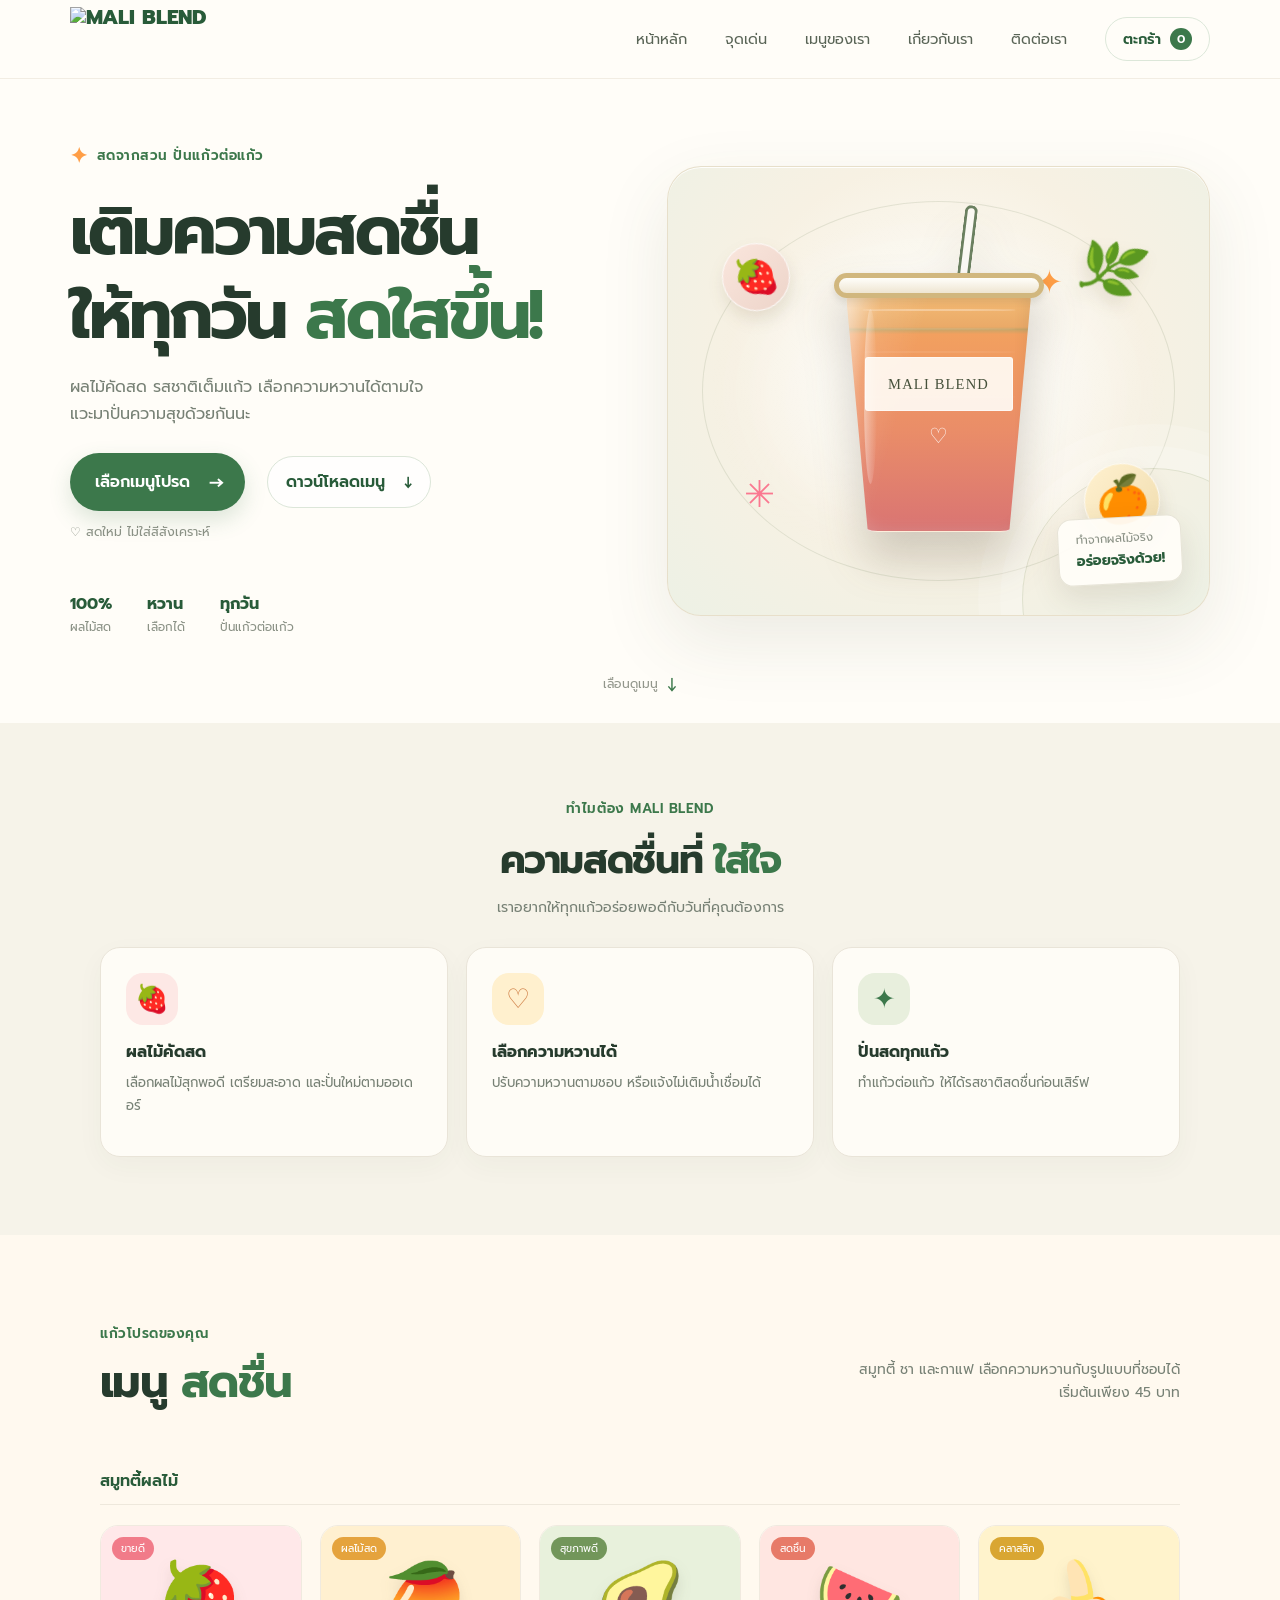
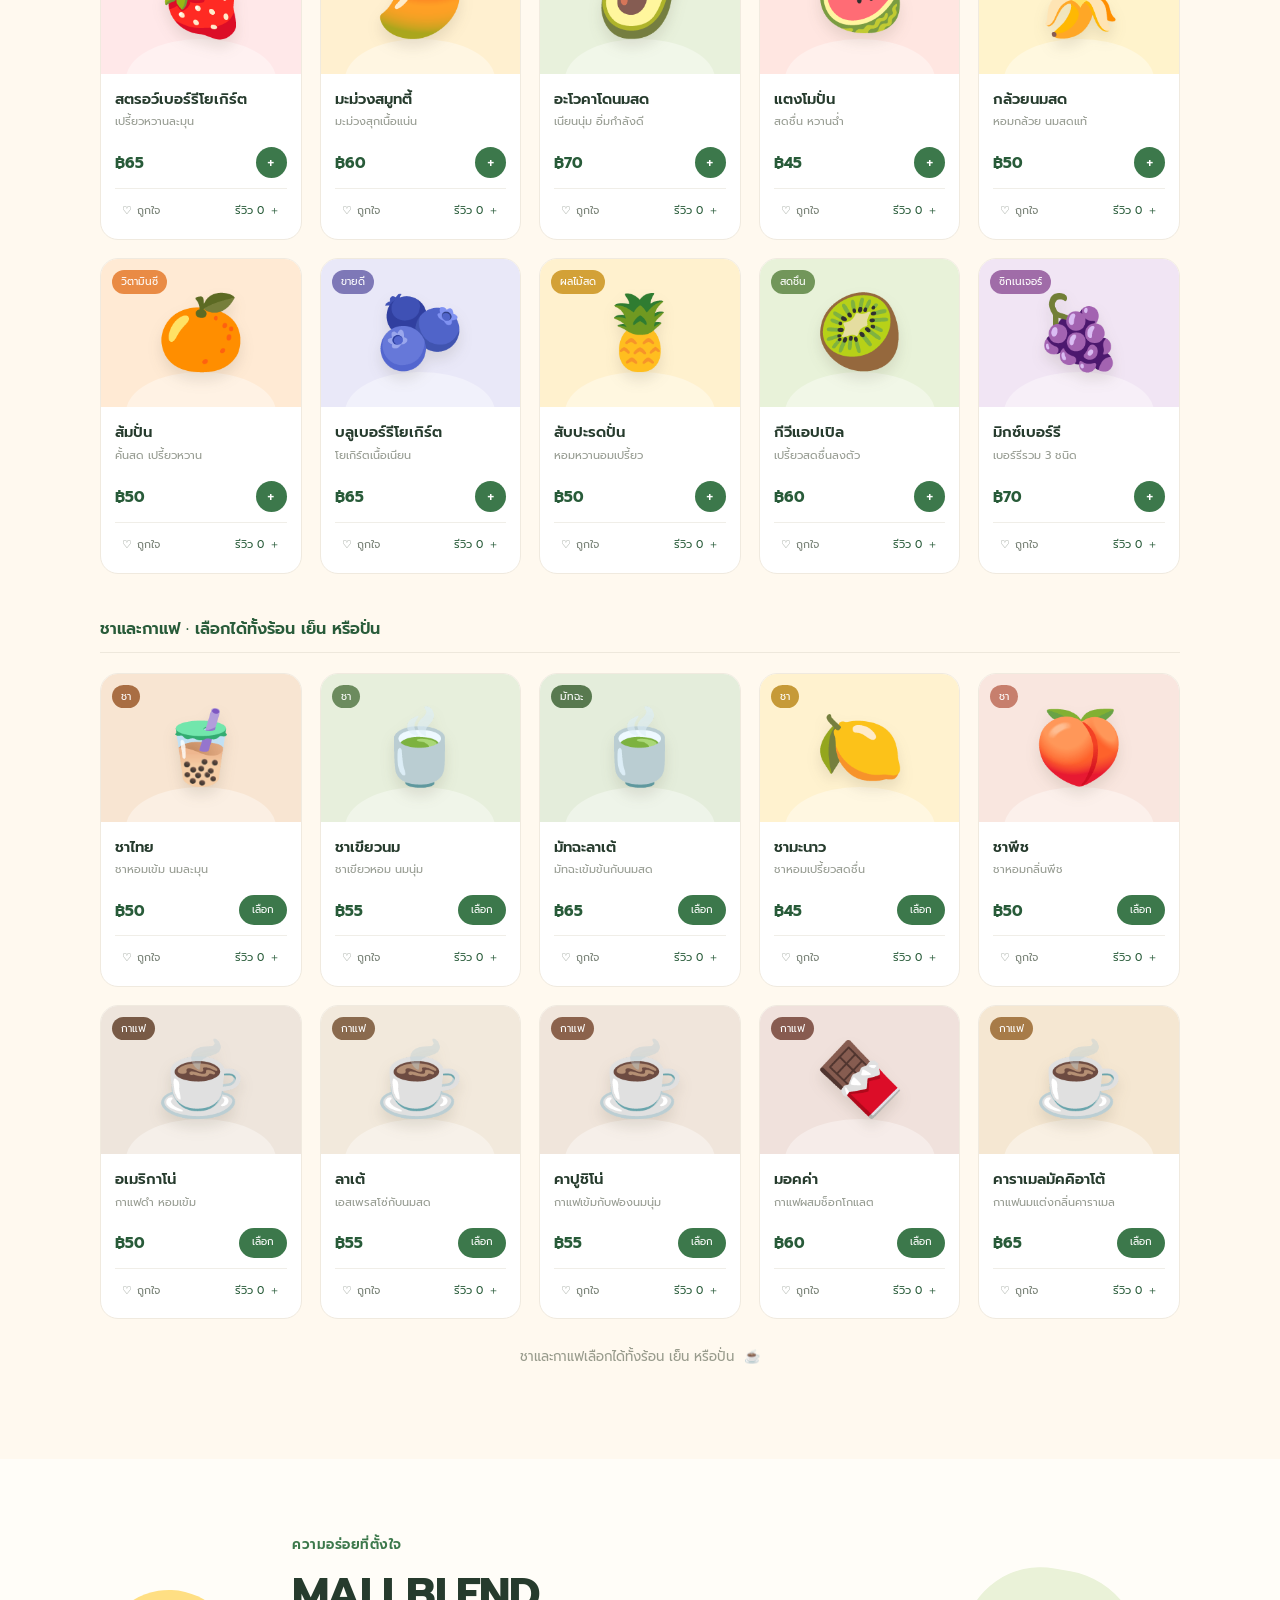
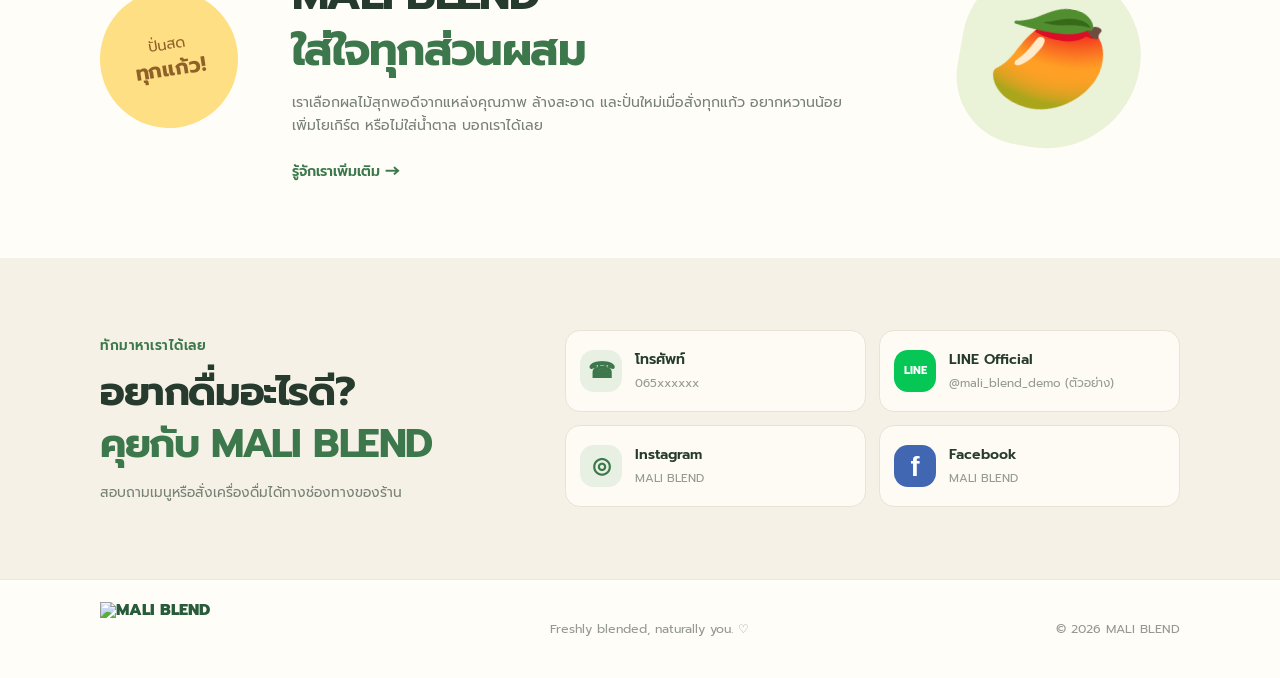
==== index.html @ c7288735 "Startup Startup" ====
<!DOCTYPE html>
<html lang="th">
<head>
    <meta charset="UTF-8">
    <meta name="viewport" content="width=device-width, initial-scale=1.0">
    <meta name="theme-color" content="#fff9ef">
    <meta name="description" content="MALI BLEND — freshly blended, naturally you. สมูทตี้และน้ำผลไม้ปั่นจากวัตถุดิบธรรมชาติ">
    <title>MALI BLEND — Freshly blended, naturally you.</title>
    <link rel="preconnect" href="https://fonts.googleapis.com">
    <link rel="preconnect" href="https://fonts.gstatic.com" crossorigin>
    <link href="https://fonts.googleapis.com/css2?family=Prompt:wght@300;400;500;600;700;800&display=swap" rel="stylesheet">
    <link href="../style.css" rel="stylesheet">
</head>
<body>
    <header class="site-header">
        <nav class="nav-wrap" aria-label="เมนูหลัก">
            <a class="brand" href="#home" aria-label="MALI BLEND หน้าหลัก"><img class="brand-logo" src="../images/mali-blend-wordmark.png" alt="MALI BLEND"></a>
            <button class="menu-toggle" type="button" aria-label="เปิดเมนู" aria-expanded="false">☰</button>
            <div class="nav-links" id="navLinks">
                <a href="#home">หน้าหลัก</a><a href="#features">จุดเด่น</a><a href="#menu">เมนูของเรา</a><a href="about.html">เกี่ยวกับเรา</a><a href="#contact">ติดต่อเรา</a>
                <button class="cart-button" id="cartButton" type="button" aria-label="เปิดตะกร้าสินค้า">ตะกร้า <span class="cart-count" aria-live="polite">0</span></button>
            </div>
        </nav>
    </header>
    <main>
        <section class="hero" id="home">
            <div class="hero-copy">
                <span class="eyebrow"><span class="sun">✦</span> สดจากสวน ปั่นแก้วต่อแก้ว</span>
                <h1>เติมความสดชื่น<br>ให้ทุกวัน <em>สดใสขึ้น!</em></h1>
                <p>ผลไม้คัดสด รสชาติเต็มแก้ว เลือกความหวานได้ตามใจ<br class="desktop-only"> แวะมาปั่นความสุขด้วยกันนะ</p>
                <div class="hero-actions"><a class="button button-primary" href="#menu">เลือกเมนูโปรด <span>→</span></a><a class="button button-download" href="../menu-mali-blend.txt" download>ดาวน์โหลดเมนู <span>↓</span></a></div>
                <span class="hero-note">♡ สดใหม่ ไม่ใส่สีสังเคราะห์</span>
                <div class="hero-stats"><div><strong>100%</strong><span>ผลไม้สด</span></div><div><strong>หวาน</strong><span>เลือกได้</span></div><div><strong>ทุกวัน</strong><span>ปั่นแก้วต่อแก้ว</span></div></div>
            </div>
            <div class="hero-art" aria-label="ภาพประกอบสมูทตี้ผลไม้สด" role="img">
                <span class="art-spark spark-one">✦</span><span class="art-spark spark-two">✳</span>
                <div class="fruit fruit-orange">🍊</div><div class="fruit fruit-strawberry">🍓</div><div class="fruit fruit-leaf">🌿</div>
                <div class="smoothie-cup"><div class="cup-straw"></div><div class="cup-lid"></div><div class="cup-body"><span>MALI BLEND</span><b>♡</b></div></div>
                <div class="art-caption">ทำจากผลไม้จริง <b>อร่อยจริงด้วย!</b></div>
            </div>
            <a class="scroll-cue" href="#menu">เลื่อนดูเมนู <span>↓</span></a>
        </section>
        <section class="features-section" id="features">
            <div class="features-heading"><span class="eyebrow">ทำไมต้อง MALI BLEND</span><h2>ความสดชื่นที่ <em>ใส่ใจ</em></h2><p>เราอยากให้ทุกแก้วอร่อยพอดีกับวันที่คุณต้องการ</p></div>
            <div class="features-grid">
                <article class="feature-card"><span class="feature-icon feature-fruit" aria-hidden="true">🍓</span><h3>ผลไม้คัดสด</h3><p>เลือกผลไม้สุกพอดี เตรียมสะอาด และปั่นใหม่ตามออเดอร์</p></article>
                <article class="feature-card"><span class="feature-icon feature-sweet" aria-hidden="true">♡</span><h3>เลือกความหวานได้</h3><p>ปรับความหวานตามชอบ หรือแจ้งไม่เติมน้ำเชื่อมได้</p></article>
                <article class="feature-card"><span class="feature-icon feature-fresh" aria-hidden="true">✦</span><h3>ปั่นสดทุกแก้ว</h3><p>ทำแก้วต่อแก้ว ให้ได้รสชาติสดชื่นก่อนเสิร์ฟ</p></article>
            </div>
        </section>
        <section class="menu-section" id="menu">
            <div class="section-heading"><div><span class="eyebrow">แก้วโปรดของคุณ</span><h2>เมนู <em>สดชื่น</em></h2></div><p>สมูทตี้ ชา และกาแฟ เลือกความหวานกับรูปแบบที่ชอบได้<br>เริ่มต้นเพียง 45 บาท</p></div>
            <div class="menu-grid" id="menuGrid" aria-live="polite"></div>
            <p class="menu-hint">ชาและกาแฟเลือกได้ทั้งร้อน เย็น หรือปั่น <span>☕</span></p>
        </section>
        <section class="about-section" id="about">
            <div class="about-sticker">ปั่นสด<br><strong>ทุกแก้ว!</strong></div>
            <div><span class="eyebrow">ความอร่อยที่ตั้งใจ</span><h2>MALI BLEND<br><em>ใส่ใจทุกส่วนผสม</em></h2><p>เราเลือกผลไม้สุกพอดีจากแหล่งคุณภาพ ล้างสะอาด และปั่นใหม่เมื่อสั่งทุกแก้ว อยากหวานน้อย เพิ่มโยเกิร์ต หรือไม่ใส่น้ำตาล บอกเราได้เลย</p><a class="text-link" href="about.html">รู้จักเราเพิ่มเติม <span>→</span></a></div>
            <div class="about-fruit" aria-hidden="true">🥭</div>
        </section>
        <section class="contact-section" id="contact">
            <div class="contact-intro"><span class="eyebrow">ทักมาหาเราได้เลย</span><h2>อยากดื่มอะไรดี?<br><em>คุยกับ MALI BLEND</em></h2><p>สอบถามเมนูหรือสั่งเครื่องดื่มได้ทางช่องทางของร้าน</p></div>
            <div class="contact-grid">
                <article class="contact-card"><span class="contact-icon">☎</span><div><h3>โทรศัพท์</h3><p>065xxxxxx</p></div></article>
                <article class="contact-card"><span class="contact-icon line-icon">LINE</span><div><h3>LINE Official</h3><p>@mali_blend_demo (ตัวอย่าง)</p></div></article>
                <article class="contact-card"><span class="contact-icon">◎</span><div><h3>Instagram</h3><p>MALI BLEND</p></div></article>
                <article class="contact-card"><span class="contact-icon facebook-icon">f</span><div><h3>Facebook</h3><p>MALI BLEND</p></div></article>
            </div>
        </section>
    </main>
    <footer class="footer"><a class="brand" href="#home" aria-label="MALI BLEND หน้าหลัก"><img class="brand-logo" src="../images/mali-blend-wordmark.png" alt="MALI BLEND"></a><p>Freshly blended, naturally you. ♡</p><span>© 2026 MALI BLEND</span></footer>
    <dialog class="menu-dialog" id="menuDialog" aria-labelledby="dialogTitle">
        <article class="dialog-card">
            <button class="dialog-close" type="button" aria-label="ปิดรายละเอียด">×</button>
            <div class="dialog-top"><span id="dialogEmoji" aria-hidden="true">🍓</span></div>
            <div class="dialog-content">
                <div class="dialog-heading"><span>รายละเอียดเมนู</span><strong id="dialogPrice"></strong></div>
                <h2 id="dialogTitle">เมนู</h2><p id="dialogDescription" class="dialog-description"></p>
                <div class="dialog-details">
                    <section><h3>ส่วนประกอบ</h3><ul id="dialogIngredients"></ul></section>
                    <section><h3>จุดเด่นของวัตถุดิบ</h3><ul id="dialogBenefits"></ul></section>
                </div>
                <div class="drink-options" id="drinkOptions" hidden>
                    <label for="drinkStyle">เลือกรูปแบบเครื่องดื่ม</label>
                    <select id="drinkStyle"><option value="เย็น">เย็น</option></select>
                </div>
                <div class="sweetness-options">
                    <label for="sweetnessLevel">เลือกระดับความหวาน</label>
                    <select id="sweetnessLevel"><option value="0">หวาน 0%</option><option value="25">หวาน 25%</option><option value="50" selected>หวาน 50%</option><option value="75">หวาน 75%</option><option value="100">หวาน 100%</option></select>
                    <p class="sweetness-hint" id="sweetnessHint" hidden>สมูทตี้ผลไม้เลือกระดับความหวานได้ตั้งแต่ 25%</p>
                </div>
                <div class="quantity-options">
                    <label for="drinkQuantity">จำนวนแก้ว</label>
                    <input id="drinkQuantity" type="number" min="1" max="20" value="1" inputmode="numeric">
                </div>
                <details class="topping-options"><summary>เพิ่มท็อปปิ้ง <span>เลือกได้หลายอย่าง · เริ่มต้น ฿5</span></summary><fieldset id="toppingOptionsList" aria-label="เลือกท็อปปิ้ง"></fieldset></details>
                <button class="button button-primary add-selected-button" id="addSelectedToCart" type="button">เพิ่มลงตะกร้า <span>＋</span></button>
                <p class="dialog-note">เลือกท็อปปิ้งได้หลายอย่าง โดยคิดราคาเพิ่มต่อแก้วตามรายการ</p>
            </div>
        </article>
    </dialog>
    <dialog class="menu-dialog cart-dialog" id="cartDialog" aria-labelledby="cartTitle">
        <article class="dialog-card cart-card">
            <button class="dialog-close" type="button" aria-label="ปิดตะกร้า">×</button>
            <div class="cart-content">
                <span class="eyebrow">MALI BLEND</span>
                <h2 id="cartTitle">ตะกร้าของคุณ</h2>
                <div class="cart-items" id="cartItemsList"></div>
                <div class="cart-total"><span>รวมทั้งหมด</span><strong id="cartTotal">฿0</strong></div>
                <button class="button button-primary cart-continue" id="continueShopping" type="button">เลือกเมนูต่อ <span>→</span></button>
                <button class="button button-order-later" id="placeOrderWithoutPayment" type="button">สั่งก่อน ชำระทีหลัง <span>→</span></button>
                <button class="button button-primary cart-checkout" id="openCheckout" type="button">ชำระด้วย PromptPay <span>→</span></button>
            </div>
        </article>
    </dialog>
    <dialog class="menu-dialog order-dialog" id="orderDialog" aria-labelledby="orderTitle">
        <article class="dialog-card order-card">
            <button class="dialog-close" type="button" aria-label="ปิดหน้ายืนยันออเดอร์">×</button>
            <div class="order-content">
                <section id="orderFormPanel">
                    <span class="eyebrow">MALI BLEND · ORDER</span>
                    <h2 id="orderTitle">ยืนยันคำสั่งซื้อ</h2>
                    <p class="order-intro">สั่งได้เลยโดยยังไม่ต้องชำระเงิน</p>
                    <form class="payment-form order-form" id="orderForm">
                        <label>ชื่อผู้สั่ง<input name="customer" required maxlength="60" autocomplete="name" placeholder="ชื่อ-นามสกุล"></label>
                        <label>เบอร์ติดต่อ<input name="phone" required inputmode="tel" maxlength="20" autocomplete="tel" placeholder="เบอร์โทรศัพท์"></label>
                        <button class="button button-primary payment-copy" type="submit">ส่งคำสั่งซื้อ <span>→</span></button>
                    </form>
                    <p class="order-prototype-note">ส่งออเดอร์แล้ว ร้านจะเห็นในหน้ารายการออเดอร์เมื่อเปิดระบบร้านอยู่</p>
                </section>
                <section id="orderSuccessPanel" hidden>
                    <span class="order-success-mark" aria-hidden="true">✓</span>
                    <h2>รับคำสั่งซื้อแล้ว</h2>
                    <p>หมายเลขออเดอร์ <strong id="orderNumber"></strong></p>
                    <p id="orderCustomerSummary" class="order-customer-summary"></p>
                    <ul id="confirmedOrderItems" class="confirmed-order-items"></ul>
                    <div class="cart-total"><span>รวมทั้งหมด</span><strong id="confirmedOrderTotal"></strong></div>
                    <p class="order-prototype-note">บันทึกออเดอร์ถึงระบบร้านแล้ว ร้านสามารถตรวจสอบและอัปเดตสถานะได้</p>
                    <button class="button button-primary add-selected-button" id="closeOrderConfirmation" type="button">เรียบร้อย <span>✓</span></button>
                </section>
            </div>
        </article>
    </dialog>
    <dialog class="menu-dialog payment-dialog" id="paymentDialog" aria-labelledby="paymentTitle">
        <article class="dialog-card payment-card">
            <button class="dialog-close" type="button" aria-label="ปิดหน้าชำระเงิน">×</button>
            <div class="payment-content">
                <span class="eyebrow">MALI BLEND · PROMPTPAY</span>
                <h2 id="paymentTitle">ชำระเงินด้วย QR</h2>
                <div class="payment-total"><span>ยอดที่ต้องโอน</span><strong id="paymentTotal">฿0</strong></div>
                <div class="payment-layout">
                    <img class="payment-qr" src="../images/promptpay-qr.jpg" alt="QR PromptPay สำหรับโอนเงินให้ร้าน MALI BLEND">
                    <div class="payment-instructions"><strong>วิธีชำระเงิน</strong><ol><li>สแกน QR ด้วยแอปธนาคาร</li><li>กรอกยอดให้ตรงกับยอดที่ต้องโอน</li><li>ตรวจชื่อบัญชีก่อนยืนยันการโอน</li></ol><p>QR นี้เป็น QR คงที่ กรุณากรอกยอดเองและตรวจสอบยอดก่อนโอน</p></div>
                </div>
                <form class="payment-form" id="paymentForm">
                    <label>ชื่อผู้สั่ง<input name="customer" required maxlength="60" autocomplete="name" placeholder="ชื่อ-นามสกุล"></label>
                    <label>เบอร์ติดต่อ<input name="phone" required inputmode="tel" maxlength="20" autocomplete="tel" placeholder="เบอร์โทรศัพท์"></label>
                    <button class="button button-primary payment-copy" type="submit">คัดลอกรายการเพื่อแจ้งร้าน <span>↗</span></button>
                </form>
                <div class="button line-order-link line-order-placeholder">LINE ID ตัวอย่าง: @mali_blend_demo</div>
                <textarea class="payment-copy-fallback" id="paymentOrderText" readonly hidden aria-label="รายละเอียดออเดอร์สำหรับคัดลอก"></textarea>
                <p class="payment-note" id="paymentNote">ID LINE นี้เป็นข้อมูลตัวอย่าง ยังไม่สามารถเปิดแชตได้ เมื่อใส่ ID ร้านจริงแล้ว ลูกค้าจะส่งรายการให้ร้านตรวจสอบยอดและยืนยันออเดอร์ได้</p>
            </div>
        </article>
    </dialog>
    <div class="toast" role="status" aria-live="polite"></div>
    <script src="../scrip.js"></script>
</body>
</html>
---- style.css ----
:root {
    --cream: #fff9ef;
    --paper: #fffdf8;
    --ink: #263b2d;
    --muted: #778175;
    --green: #3c784b;
    --green-dark: #285b39;
    --orange: #ff9e46;
    --pink: #fa7890;
    --line: #eee8dc;
}

* { box-sizing: border-box; }
html { scroll-behavior: smooth; scroll-padding-top: 88px; }
body { margin: 0; color: var(--ink); background: var(--paper); font-family: "Prompt", sans-serif; line-height: 1.65; }
a { color: inherit; text-decoration: none; }
button { font: inherit; }
.site-header { position: sticky; top: 0; z-index: 10; background: rgba(255,253,248,.92); border-bottom: 1px solid rgba(238,232,220,.75); backdrop-filter: blur(14px); }
.nav-wrap { width: min(1140px, calc(100% - 48px)); height: 78px; margin: auto; display: flex; align-items: center; justify-content: space-between; }
.brand { display: inline-flex; align-items: center; gap: 10px; font-weight: 800; font-size: 1.28rem; line-height: 1.1; color: var(--green-dark); }
.brand-logo { display: block; width: 166px; height: 64px; object-fit: contain; object-position: center; }
.brand-mark { display: grid; place-items: center; width: 42px; height: 42px; color: white; background: var(--green); border-radius: 15px 15px 15px 5px; font-size: 1.15rem; }
.brand-dot { color: var(--orange); }
.brand small { display: block; margin-top: 4px; color: #90968a; font-size: .63rem; font-weight: 400; letter-spacing: .02em; }
.nav-links { display: flex; align-items: center; gap: 38px; color: #596456; font-size: .91rem; }
.nav-links > a:not(.cart-button):hover, .text-link:hover { color: var(--green); }
.cart-button { display: flex; align-items: center; gap: 9px; padding: 9px 17px; border: 1px solid #dce7d9; border-radius: 999px; background: transparent; color: var(--green-dark); cursor: pointer; font-weight: 600; }
.cart-count { display: grid; place-items: center; min-width: 22px; height: 22px; padding: 0 5px; color: white; background: var(--green); border-radius: 50%; font-size: .76rem; }
.menu-toggle { display: none; border: 0; background: transparent; color: var(--green-dark); font-size: 1.5rem; }

.hero { position: relative; display: grid; grid-template-columns: 1.03fr .97fr; align-items: center; width: min(1140px, calc(100% - 48px)); min-height: 625px; margin: 0 auto; padding: 60px 0 80px; }
.hero-copy { position: relative; z-index: 1; padding-bottom: 6px; }
.eyebrow { display: inline-flex; align-items: center; gap: 8px; color: var(--green); font-size: .84rem; font-weight: 600; letter-spacing: .04em; }
.sun { color: var(--orange); font-size: 1.3rem; }
h1, h2, p { margin-top: 0; }
h1 { margin: 17px 0 17px; font-size: clamp(2.65rem, 5.3vw, 4.55rem); line-height: 1.23; font-weight: 700; letter-spacing: -.045em; }
h1 em, h2 em { color: var(--green); font-style: normal; }
.hero-copy > p { margin-bottom: 26px; color: var(--muted); font-size: 1rem; }
.hero-actions { display: flex; align-items: center; gap: 22px; }
.button { display: inline-flex; align-items: center; gap: 19px; border-radius: 999px; font-weight: 600; }
.button-primary { padding: 13px 21px 13px 25px; color: white; background: var(--green); box-shadow: 0 9px 22px rgba(60,120,75,.18); transition: transform .2s, background .2s; }
.button-primary:hover { color: white; background: var(--green-dark); transform: translateY(-2px); }
.button-primary span, .text-link span { font-size: 1.2rem; }
.button-download { padding: 12px 18px; border: 1px solid #dce6d9; background: rgba(255,255,255,.7); color: var(--green-dark); transition: background .2s, transform .2s; }
.button-download:hover { background: white; transform: translateY(-2px); }
.hero-note { color: #8a9185; font-size: .78rem; }
.hero-copy > .hero-note { display: block; margin-top: 11px; }
.hero-stats { display: flex; gap: 35px; margin-top: 49px; }
.hero-stats div { display: flex; flex-direction: column; }
.hero-stats strong { color: var(--green-dark); font-size: 1rem; }
.hero-stats span { color: #8a9185; font-size: .74rem; }
.hero-art { position: relative; display: grid; place-items: center; min-height: 450px; margin-left: 10px; overflow: hidden; border: 1px solid rgba(229,219,197,.8); border-radius: 34px; background: radial-gradient(ellipse at 50% 42%, #fffefa 0%, #f7f1e3 53%, #edf1e5 100%); box-shadow: 0 25px 70px rgba(65,78,51,.10), inset 0 1px 0 rgba(255,255,255,.9); }
.hero-art::before { position: absolute; inset: 34px; border: 1px solid rgba(100,124,83,.15); border-radius: 50%; background: radial-gradient(ellipse at center, rgba(255,255,255,.65), transparent 68%); content: ""; }
.hero-art::after { position: absolute; right: -75px; bottom: -115px; width: 260px; height: 260px; border: 1px solid rgba(118,144,96,.16); border-radius: 50%; box-shadow: 0 0 0 22px rgba(255,255,255,.15), 0 0 0 44px rgba(255,255,255,.13); content: ""; }
.smoothie-cup { position: relative; z-index: 2; width: 210px; height: 292px; margin-top: 28px; filter: drop-shadow(0 27px 22px rgba(76,66,45,.23)); }
.cup-straw { position: absolute; z-index: 1; top: -54px; left: 126px; width: 13px; height: 91px; border: 3px solid #6b8060; border-bottom: 0; border-radius: 9px 9px 0 0; background: rgba(255,255,255,.48); transform: rotate(7deg); }
.cup-lid { position: absolute; z-index: 3; top: 14px; left: 0; width: 210px; height: 25px; border: 5px solid #d1b77e; border-radius: 14px; background: linear-gradient(180deg,#fffefa,#eee5d1); box-shadow: 0 4px 7px rgba(66,65,45,.12); }
.cup-body { position: absolute; top: 31px; left: 12px; display: flex; flex-direction: column; align-items: center; justify-content: center; width: 186px; height: 242px; overflow: hidden; clip-path: polygon(0 0,100% 0,88% 100%,12% 100%); border: 1px solid rgba(255,255,255,.72); border-radius: 10px 10px 32px 32px; background: linear-gradient(105deg,rgba(255,255,255,.54) 0%,rgba(255,255,255,.10) 15%,transparent 34%), linear-gradient(180deg,#f6bd76 0%,#eaaa68 15%,#c9a568 16%,#f2a05f 18%,#ea8d68 58%,#d97473 100%); color: rgba(255,255,255,.96); box-shadow: inset 9px 0 15px rgba(255,255,255,.18), inset -7px 0 11px rgba(98,66,45,.08); }
.cup-body::before { position: absolute; inset: 18px 15px auto; height: 2px; border-radius: 50%; background: rgba(255,255,255,.3); box-shadow: 0 19px rgba(255,255,255,.08), 0 42px rgba(255,255,255,.08), 0 87px rgba(255,255,255,.07); content: ""; }
.cup-body::after { position: absolute; top: 18px; left: 17px; width: 13px; height: 175px; border-radius: 50%; background: linear-gradient(90deg,rgba(255,255,255,.4),rgba(255,255,255,0)); content: ""; }
.cup-body span { position: relative; z-index: 1; display: grid; place-items: center; width: 148px; height: 54px; margin-top: -12px; border: 1px solid rgba(255,255,255,.48); border-radius: 3px; background: rgba(255,253,248,.90); color: #46513b; font-family: Georgia,serif; font-size: .91rem; letter-spacing: .08em; }
.cup-body b { position: relative; z-index: 1; margin-top: 8px; color: rgba(255,255,255,.92); font-size: 1.3rem; font-weight: 400; }
.fruit { position: absolute; z-index: 3; display: grid; place-items: center; filter: drop-shadow(0 9px 8px rgba(94,67,28,.12)); }
.fruit-orange { right: 9%; bottom: 17%; width: 76px; height: 76px; border: 1px solid rgba(255,255,255,.8); border-radius: 50%; background: linear-gradient(145deg,#fff1cf,#f0dcae); font-size: 2.7rem; transform: rotate(-15deg); }
.fruit-strawberry { top: 17%; left: 10%; width: 68px; height: 68px; border: 1px solid rgba(255,255,255,.8); border-radius: 50%; background: linear-gradient(145deg,#fae6dd,#edd4c9); font-size: 2.3rem; transform: rotate(-12deg); }
.fruit-leaf { right: 12%; top: 13%; font-size: 3.3rem; transform: rotate(22deg); }
.art-spark { position: absolute; color: var(--orange); }
.spark-one { top: 20%; right: 27%; font-size: 2rem; }
.spark-two { bottom: 20%; left: 14%; color: var(--pink); font-size: 2.3rem; }
.art-caption { position: absolute; z-index: 4; right: 5%; bottom: 7%; display: flex; flex-direction: column; padding: 11px 17px; border: 1px solid rgba(229,226,212,.9); border-radius: 14px; background: rgba(255,253,248,.94); box-shadow: 0 12px 30px rgba(83,68,39,.12); color: #8a9185; font-size: .73rem; transform: rotate(-3deg); }
.art-caption b { color: var(--green-dark); font-size: .88rem; }
.scroll-cue { position: absolute; bottom: 23px; left: 50%; display: flex; align-items: center; gap: 9px; color: #92968b; font-size: .77rem; transform: translateX(-50%); }
.scroll-cue span { color: var(--green); font-size: 1.2rem; }

.features-section { padding: 72px 24px 78px; background: #f6f3e9; }
.features-heading { width: min(1080px, 100%); margin: 0 auto 28px; text-align: center; }
.features-heading h2 { margin: 6px 0 4px; font-size: clamp(1.8rem, 3.4vw, 2.45rem); letter-spacing: -.035em; }
.features-heading p { margin: 0; color: var(--muted); font-size: .88rem; }
.features-grid { display: grid; grid-template-columns: repeat(3, minmax(0,1fr)); gap: 18px; width: min(1080px,100%); margin: auto; }
.feature-card { min-height: 210px; padding: 25px; border: 1px solid #e9e4d8; border-radius: 20px; background: rgba(255,253,248,.9); box-shadow: 0 9px 28px rgba(60,71,48,.04); }
.feature-icon { display: grid; place-items: center; width: 52px; height: 52px; margin-bottom: 14px; border-radius: 17px; font-size: 1.7rem; }
.feature-fruit { background: #fde8e5; }
.feature-sweet { background: #fff0ce; color: #d08148; }
.feature-fresh { background: #e8efdd; color: var(--green); }
.feature-card h3 { margin: 0 0 6px; font-size: 1rem; }
.feature-card p { max-width: 300px; margin: 0; color: var(--muted); font-size: .82rem; line-height: 1.75; }

.menu-section { padding: 85px 24px 90px; background: var(--cream); }
.section-heading { display: flex; align-items: end; justify-content: space-between; width: min(1080px, 100%); margin: 0 auto 34px; }
.section-heading h2, .about-section h2 { margin: 7px 0 0; font-size: clamp(2rem, 4vw, 2.8rem); line-height: 1.25; letter-spacing: -.035em; }
.section-heading > p { margin: 0 0 5px; color: var(--muted); font-size: .87rem; text-align: right; }
.menu-grid { display: grid; grid-template-columns: repeat(5, 1fr); gap: 18px; width: min(1080px, 100%); margin: auto; }
.menu-category-heading { grid-column: 1 / -1; margin: 24px 0 2px; padding-bottom: 10px; border-bottom: 1px solid var(--line); color: var(--green-dark); font-size: 1rem; font-weight: 600; }
.menu-card { overflow: hidden; border: 1px solid #f0eadf; border-radius: 18px; background: white; transition: transform .2s, box-shadow .2s; }
.menu-card:hover { transform: translateY(-5px); box-shadow: 0 14px 30px rgba(72,82,57,.09); }
.menu-visual { position: relative; display: grid; place-items: center; width: 100%; height: 148px; padding: 0; overflow: hidden; border: 0; background: var(--tint, #fff0df); color: inherit; cursor: pointer; font: inherit; }
.menu-visual:focus-visible { z-index: 2; outline: 3px solid var(--green); outline-offset: -4px; }
.menu-visual::after { position: absolute; bottom: -45px; width: 150px; height: 80px; border-radius: 50%; background: rgba(255,255,255,.37); content: ""; }
.menu-emoji { z-index: 1; font-size: 4.5rem; filter: drop-shadow(0 8px 7px rgba(78,71,44,.13)); transition: transform .2s; }
.menu-photo { z-index: 1; width: 100%; height: 100%; padding: 4px; object-fit: contain; }
.menu-card:hover .menu-emoji { transform: scale(1.08) rotate(-4deg); }
.menu-tag { position: absolute; z-index: 2; top: 11px; left: 11px; padding: 3px 9px; border-radius: 20px; color: #fff; background: var(--tag, #72a879); font-size: .65rem; }
.menu-info { padding: 13px 14px 14px; }
.menu-info h3 { overflow: hidden; margin: 0 0 2px; color: var(--ink); font-size: .92rem; font-weight: 600; text-overflow: ellipsis; white-space: nowrap; }
.menu-info p { min-height: 23px; margin: 0; color: #969b91; font-size: .7rem; }
.menu-bottom { display: flex; align-items: center; justify-content: space-between; margin-top: 11px; }
.menu-price { color: var(--green-dark); font-size: .95rem; font-weight: 700; }
.add-button { display: grid; place-items: center; width: 31px; height: 31px; border: 0; border-radius: 50%; color: white; background: var(--green); cursor: pointer; font-size: 1.15rem; transition: background .2s, transform .2s; }
.add-button:hover { background: var(--green-dark); transform: rotate(90deg); }
.add-button-choice { width: auto; min-width: 48px; height: 30px; padding: 0 9px; border-radius: 999px; font-size: .64rem; }
.add-button-choice:hover { transform: none; }
.menu-feedback { margin-top: 10px; border-top: 1px solid #f0eee8; padding-top: 8px; }
.feedback-actions { display: flex; align-items: center; justify-content: space-between; gap: 6px; }
.like-button, .review-toggle { display: inline-flex; align-items: center; gap: 5px; padding: 5px 7px; border: 0; border-radius: 9px; background: transparent; color: #778075; cursor: pointer; font: inherit; font-size: .68rem; }
.like-button:hover, .review-toggle:hover { background: #f7f5ef; }
.like-button.is-liked { color: #df6073; }
.like-button:focus-visible, .review-toggle:focus-visible, .review-submit:focus-visible { outline: 2px solid var(--green); outline-offset: 2px; }
.review-toggle { color: var(--green-dark); }
.review-panel { margin-top: 7px; padding: 9px; border-radius: 11px; background: #fbfaf6; }
.review-panel[hidden] { display: none; }
.review-list { display: grid; gap: 7px; max-height: 150px; margin-bottom: 8px; overflow: auto; }
.review-empty { margin: 0; color: #92968b; font-size: .67rem; line-height: 1.5; }
.review-entry { padding-bottom: 6px; border-bottom: 1px solid #eeece5; }
.review-entry strong { color: var(--green-dark); font-size: .68rem; }
.review-entry p { margin: 2px 0 0; color: #687166; font-size: .68rem; line-height: 1.5; overflow-wrap: anywhere; }
.review-form { display: grid; gap: 6px; }
.review-form input, .review-form textarea { width: 100%; min-width: 0; padding: 7px 8px; border: 1px solid #e8e5dc; border-radius: 8px; background: white; color: var(--ink); font: inherit; font-size: .68rem; resize: vertical; }
.review-form input:focus, .review-form textarea:focus { border-color: #6a9872; outline: 2px solid rgba(65,126,77,.12); }
.review-submit { justify-self: end; padding: 6px 10px; border: 0; border-radius: 8px; background: var(--green); color: white; cursor: pointer; font: inherit; font-size: .68rem; font-weight: 600; }
.review-submit:hover { background: var(--green-dark); }
.sr-only { position: absolute; width: 1px; height: 1px; padding: 0; margin: -1px; overflow: hidden; clip: rect(0,0,0,0); white-space: nowrap; border: 0; }
.menu-hint { margin: 28px 0 0; color: #989b8c; font-size: .83rem; text-align: center; }
.menu-hint span { margin-left: 5px; }

.about-section { position: relative; display: grid; grid-template-columns: 150px 1fr 220px; align-items: center; gap: 42px; width: min(1080px, calc(100% - 48px)); min-height: 340px; margin: 0 auto; padding: 72px 0; }
.about-sticker { display: grid; place-content: center; width: 138px; height: 138px; border-radius: 50%; background: #ffdf83; color: #8e6129; font-size: .92rem; text-align: center; line-height: 1.4; transform: rotate(-9deg); }
.about-sticker strong { font-size: 1.3rem; }
.about-section h2 { margin: 8px 0 13px; }
.about-section p { max-width: 570px; margin-bottom: 17px; color: var(--muted); font-size: .88rem; }
.about-hero { display: grid; justify-items: center; min-height: 360px; padding: 72px 24px 76px; background: radial-gradient(ellipse at 50% 8%, #f3f4e6 0%, #fffdf8 62%); text-align: center; }
.about-hero h1 { margin: 12px 0 10px; font-size: clamp(2.3rem, 5vw, 3.9rem); }
.about-hero p { max-width: 560px; margin: 0 0 21px; color: var(--muted); }
.about-story { display: grid; grid-template-columns: .8fr 1.2fr; align-items: center; gap: 60px; width: min(960px, calc(100% - 48px)); margin: auto; padding: 80px 0; }
.about-story-art { position: relative; display: grid; place-items: center; width: 100%; }
.story-fruit-badge { position: absolute; z-index: 2; display: grid; place-items: center; width: 56px; height: 56px; border: 4px solid rgba(255,255,255,.85); border-radius: 50%; box-shadow: 0 8px 20px rgba(67,91,59,.1); font-size: 1.8rem; }
.story-berry { top: 12%; left: 1%; background: #f8dfe0; transform: rotate(-10deg); }
.story-mango { right: 0; bottom: 12%; background: #ffe7b8; transform: rotate(9deg); }
.story-leaf-badge { position: absolute; top: 3%; right: 8%; z-index: 2; font-size: 2rem; transform: rotate(18deg); }
.about-story-mark { position: relative; display: grid; place-items: center; width: min(290px,100%); aspect-ratio: 1; justify-self: center; border: 1px solid #e9e4d8; border-radius: 50%; background: radial-gradient(circle at 36% 30%, #fffefa, #eaf0df); color: #4a5a3f; font-family: Georgia,serif; font-size: 8rem; box-shadow: inset 0 0 0 16px rgba(255,255,255,.35), 0 24px 60px rgba(65,78,51,.09); }
.about-story-mark span { position: absolute; top: 16%; right: 19%; color: var(--orange); font-family: sans-serif; font-size: 1.8rem; }
.about-story-copy h2 { margin: 7px 0 15px; font-size: clamp(2rem, 4vw, 3rem); line-height: 1.25; }
.about-story-copy p { max-width: 590px; margin-bottom: 12px; color: var(--muted); font-size: .9rem; }
.about-values { padding: 66px 24px 78px; background: #f6f3e9; }
.about-values .features-heading { margin-bottom: 22px; }
.about-cta { display: grid; justify-items: center; padding: 70px 24px; text-align: center; }
.about-cta h2 { margin: 0 0 7px; font-size: clamp(1.6rem,3vw,2.2rem); }
.about-cta p { margin: 0 0 19px; color: var(--muted); }
.text-link { color: var(--green); font-size: .88rem; font-weight: 600; }
.about-fruit { display: grid; place-items: center; width: 180px; height: 180px; border-radius: 48% 52% 58% 42%; background: #eaf2d8; font-size: 6rem; transform: rotate(10deg); }
.contact-section { display: grid; grid-template-columns: .8fr 1.2fr; align-items: center; gap: 55px; padding: 72px max(24px, calc((100% - 1080px)/2)); background: #f5f1e7; }
.contact-intro h2 { margin: 8px 0 12px; font-size: clamp(1.9rem, 3.5vw, 2.5rem); line-height: 1.3; letter-spacing: -.035em; }
.contact-intro p { margin: 0; color: var(--muted); font-size: .86rem; }
.contact-grid { display: grid; grid-template-columns: repeat(2, minmax(0, 1fr)); gap: 13px; }
.contact-card { display: flex; align-items: center; gap: 13px; min-height: 82px; padding: 14px; border: 1px solid #e9e2d5; border-radius: 15px; background: rgba(255,253,248,.88); }
.contact-icon { display: grid; flex: 0 0 42px; place-items: center; width: 42px; height: 42px; border-radius: 14px; background: #e7f0e2; color: var(--green); font-size: 1.35rem; font-weight: 700; }
.line-icon { color: #fff; background: #06c755; font-size: .7rem; }
.facebook-icon { color: #fff; background: #4267b2; font-family: Arial, sans-serif; font-size: 1.7rem; }
.contact-card h3 { margin: 0; font-size: .88rem; font-weight: 600; }
.contact-card p { margin: 2px 0 0; color: #969b91; font-size: .74rem; }
.footer { display: flex; align-items: center; justify-content: space-between; padding: 22px max(24px, calc((100% - 1080px)/2)); border-top: 1px solid var(--line); }
.footer p, .footer > span { margin: 0; color: #959a8e; font-size: .78rem; }
.footer .brand { font-size: 1rem; }
.footer .brand-logo { width: 142px; height: 54px; }
.footer .brand-mark { width: 34px; height: 34px; border-radius: 12px 12px 12px 4px; font-size: .9rem; }
.footer .brand small { display: none; }
.toast { position: fixed; right: 24px; bottom: 24px; z-index: 20; padding: 12px 18px; border-radius: 12px; color: white; background: var(--green-dark); box-shadow: 0 10px 28px rgba(28,66,39,.25); opacity: 0; pointer-events: none; transform: translateY(10px); transition: opacity .2s, transform .2s; }
.toast.show { opacity: 1; transform: translateY(0); }
.menu-dialog { width: min(590px, calc(100% - 28px)); max-width: none; max-height: min(88vh, 760px); padding: 0; overflow: visible; border: 0; border-radius: 24px; background: transparent; color: var(--ink); }
.menu-dialog::backdrop { background: rgba(31,43,33,.52); backdrop-filter: blur(4px); }
.dialog-card { position: relative; max-height: min(88vh, 760px); overflow: auto; border-radius: 24px; background: var(--paper); box-shadow: 0 22px 80px rgba(25,39,29,.28); }
.dialog-close { position: absolute; z-index: 2; top: 13px; right: 14px; display: grid; place-items: center; width: 38px; height: 38px; border: 0; border-radius: 50%; background: rgba(255,255,255,.9); color: var(--ink); cursor: pointer; font-size: 1.55rem; line-height: 1; }
.dialog-close:hover { background: white; }
.dialog-top { display: grid; place-items: center; min-height: 150px; background: var(--dialog-tint, #ffe8e9); }
.dialog-top span { font-size: 5.3rem; filter: drop-shadow(0 8px 8px rgba(78,71,44,.12)); }
.dialog-content { padding: 24px 28px 25px; }
.dialog-heading { display: flex; align-items: center; justify-content: space-between; color: var(--green); font-size: .78rem; font-weight: 600; }
.dialog-heading strong { color: var(--green-dark); font-size: 1rem; }
.dialog-content h2 { margin: 5px 0 1px; font-size: 1.7rem; }
.dialog-description { margin: 0; color: var(--muted); font-size: .85rem; }
.dialog-details { display: grid; grid-template-columns: 1fr 1fr; gap: 24px; margin-top: 22px; }
.dialog-details h3 { margin: 0 0 8px; font-size: .96rem; }
.dialog-details ul { margin: 0; padding-left: 1.2rem; color: #697366; font-size: .82rem; }
.dialog-details li { padding: 2px 0; }
.dialog-details li::marker { color: var(--green); }
.drink-options { display: grid; grid-template-columns: 1fr; gap: 8px; margin-top: 18px; }
.drink-options[hidden] { display: none; }
.drink-options label { color: var(--ink); font-size: .82rem; font-weight: 600; }
.drink-options select, .sweetness-options select, .quantity-options input { min-height: 44px; padding: 8px 12px; border: 1px solid #e4e6dc; border-radius: 10px; background: white; color: var(--ink); font: inherit; }
.sweetness-options { display: grid; gap: 8px; margin-top: 14px; }
.sweetness-options label { color: var(--ink); font-size: .82rem; font-weight: 600; }
.sweetness-hint { margin: -2px 0 0; color: var(--muted); font-size: .72rem; }
.quantity-options { display: grid; gap: 8px; margin-top: 14px; }
.quantity-options label { color: var(--ink); font-size: .82rem; font-weight: 600; }
.quantity-options input { width: 100%; }
.topping-options { margin-top: 15px; border: 1px solid var(--line); border-radius: 12px; background: #fff; }
.topping-options summary { display: flex; align-items: center; justify-content: space-between; gap: 12px; padding: 12px 14px; color: var(--green-dark); cursor: pointer; font-size: .83rem; font-weight: 600; list-style: none; }
.topping-options summary::-webkit-details-marker { display: none; }
.topping-options summary::after { content: "＋"; color: var(--green); font-size: 1rem; }
.topping-options[open] summary::after { content: "−"; }
.topping-options summary span { margin-left: auto; color: var(--muted); font-size: .7rem; font-weight: 400; }
.topping-options fieldset { display: grid; grid-template-columns: repeat(2,minmax(0,1fr)); gap: 7px; margin: 0; padding: 0 12px 13px; border: 0; }
.topping-options fieldset label { display: flex; align-items: center; gap: 7px; min-height: 36px; padding: 6px 8px; border: 1px solid #efeee8; border-radius: 8px; color: #596456; font-size: .73rem; cursor: pointer; }
.topping-options input { accent-color: var(--green); }
.add-selected-button { display: flex; width: 100%; justify-content: space-between; margin-top: 13px; padding: 11px 18px; border: 0; cursor: pointer; }
.dialog-note { margin: 20px 0 0; padding-top: 13px; border-top: 1px solid var(--line); color: #92978d; font-size: .72rem; }
.cart-dialog { width: min(540px, calc(100% - 28px)); }
.cart-content { padding: 30px; }
.cart-content h2 { margin: 4px 0 20px; font-size: 1.7rem; }
.cart-items { display: grid; gap: 10px; max-height: min(48vh, 380px); overflow: auto; }
.cart-empty { margin: 0; padding: 30px 14px; border-radius: 14px; background: var(--cream); color: var(--muted); font-size: .86rem; text-align: center; }
.cart-row { display: grid; grid-template-columns: 42px minmax(0,1fr) auto; align-items: center; gap: 12px; padding: 12px; border: 1px solid var(--line); border-radius: 14px; background: white; }
.cart-item-emoji { display: grid; place-items: center; width: 42px; height: 42px; border-radius: 13px; background: var(--cream); font-size: 1.55rem; }
.cart-item-copy, .cart-item-end { display: flex; flex-direction: column; }
.cart-item-copy strong { font-size: .84rem; }
.cart-item-copy span { color: var(--muted); font-size: .74rem; }
.cart-item-end { align-items: flex-end; gap: 4px; }
.cart-item-end strong { color: var(--green-dark); font-size: .86rem; }
.cart-remove { padding: 0; border: 0; background: transparent; color: #bb6670; cursor: pointer; font-size: .72rem; }
.cart-total { display: flex; align-items: center; justify-content: space-between; margin-top: 18px; padding-top: 15px; border-top: 1px solid var(--line); font-size: .9rem; }
.cart-total strong { color: var(--green-dark); font-size: 1.15rem; }
.cart-continue { margin-top: 17px; border: 0; cursor: pointer; }
.cart-continue, .cart-checkout { display: flex; width: 100%; justify-content: space-between; }
.button-order-later { display: flex; width: 100%; justify-content: space-between; margin-top: 9px; padding: 12px 21px; border: 1px solid #dfe8dc; background: #f5f7f0; color: var(--green-dark); cursor: pointer; }
.button-order-later:hover { background: #edf2e8; }
.cart-checkout { margin-top: 9px; border: 0; cursor: pointer; }
.cart-checkout:disabled { cursor: not-allowed; opacity: .45; }
.button-order-later:disabled { cursor: not-allowed; opacity: .45; }
.order-dialog { width: min(520px, calc(100% - 28px)); }
.order-content { padding: 30px; }
.order-content h2 { margin: 5px 0 7px; font-size: 1.55rem; }
.order-intro { margin: 0 0 18px; color: var(--muted); font-size: .86rem; }
.order-form { margin-top: 14px; }
.order-prototype-note { margin: 16px 0 0; padding: 10px 12px; border-radius: 10px; background: #fff4df; color: #806b46; font-size: .73rem; line-height: 1.6; }
.order-success-mark { display: grid; place-items: center; width: 52px; height: 52px; margin-bottom: 13px; border-radius: 50%; background: #e6f1e5; color: var(--green); font-size: 1.5rem; font-weight: 700; }
.order-content #orderNumber { color: var(--green-dark); }
.order-customer-summary { margin: 0; color: var(--muted); font-size: .82rem; }
.confirmed-order-items { display: grid; gap: 7px; max-height: 34vh; margin: 16px 0 0; padding: 0; overflow: auto; list-style: none; }
.confirmed-order-items li { padding: 10px 12px; border: 1px solid var(--line); border-radius: 10px; background: #fff; color: #596456; font-size: .8rem; }
.confirmed-order-items li span { display: block; margin-top: 3px; color: var(--muted); font-size: .72rem; }
.payment-dialog { width: min(710px, calc(100% - 28px)); }
.payment-content { padding: 30px; }
.payment-content h2 { margin: 5px 0 15px; font-size: 1.65rem; }
.payment-total { display: flex; align-items: center; justify-content: space-between; padding: 13px 16px; border: 1px solid #e8eadf; border-radius: 14px; background: #f5f7ef; color: var(--muted); }
.payment-total strong { color: var(--green-dark); font-size: 1.55rem; }
.payment-layout { display: grid; grid-template-columns: 220px 1fr; align-items: center; gap: 22px; margin: 18px 0; }
.payment-qr { display: block; width: 100%; border: 1px solid var(--line); border-radius: 12px; background: white; }
.payment-instructions strong { color: var(--green-dark); }
.payment-instructions ol { margin: 8px 0 10px; padding-left: 1.3rem; color: #60695f; font-size: .83rem; }
.payment-instructions li { padding: 3px 0; }
.payment-instructions p { margin: 0; padding: 10px 12px; border-radius: 10px; background: #fff3dc; color: #866a3a; font-size: .75rem; }
.payment-form { display: grid; grid-template-columns: 1fr 1fr; gap: 12px; }
.payment-form label { display: grid; gap: 5px; color: #60695f; font-size: .78rem; font-weight: 600; }
.payment-form input { width: 100%; min-width: 0; padding: 10px 12px; border: 1px solid #e4e6dc; border-radius: 10px; background: white; color: var(--ink); font: inherit; font-size: .84rem; }
.payment-form input:focus { border-color: #6a9872; outline: 2px solid rgba(65,126,77,.12); }
.payment-copy { grid-column: 1 / -1; justify-content: space-between; border: 0; cursor: pointer; }
.line-order-link { display: flex; width: 100%; justify-content: space-between; margin-top: 9px; padding: 11px 18px; border: 1px solid #cde8d5; background: #06c755; color: #fff; font-size: .88rem; }
.line-order-link:hover { background: #059f45; }
.line-order-placeholder { justify-content: center; border-color: var(--line); background: #f2f3ed; color: var(--muted); cursor: default; box-shadow: none; }
.line-order-placeholder:hover { background: #f2f3ed; }
.payment-copy-fallback { width: 100%; min-height: 100px; margin-top: 12px; padding: 10px; border: 1px solid var(--line); border-radius: 10px; color: var(--ink); font: inherit; font-size: .8rem; }
.payment-copy-fallback[hidden] { display: none; }
.payment-note { margin: 13px 0 0; color: #80877e; font-size: .75rem; line-height: 1.65; }

@media (max-width: 900px) {
    .hero { min-height: 560px; }
    .hero-art { min-height: 370px; }
    .features-grid { gap: 12px; }
    .feature-card { padding: 19px; }
    .menu-grid { grid-template-columns: repeat(3, 1fr); }
    .about-section { grid-template-columns: 110px 1fr 150px; gap: 24px; }
    .about-sticker { width: 108px; height: 108px; }
    .about-fruit { width: 140px; height: 140px; font-size: 5rem; }
    .contact-section { grid-template-columns: 1fr; gap: 26px; }
}
@media (max-width: 650px) {
    .nav-wrap { width: calc(100% - 34px); height: 68px; }
    .menu-toggle { display: block; }
    .nav-links { position: absolute; top: 67px; right: 0; left: 0; display: none; flex-direction: column; align-items: stretch; gap: 0; padding: 8px 22px 18px; border-bottom: 1px solid var(--line); background: var(--paper); }
    .nav-links.open { display: flex; }
    .nav-links > a:not(.cart-button) { padding: 10px 0; }
    .cart-button { justify-content: space-between; margin-top: 7px; }
    .hero { grid-template-columns: 1fr; gap: 28px; width: calc(100% - 40px); min-height: auto; padding: 56px 0 76px; }
    h1 { font-size: clamp(2.5rem, 11vw, 3.6rem); }
    .hero-copy > p { font-size: .9rem; }
    .hero-art { min-height: 330px; margin: 0 4px; }
    .smoothie-cup { transform: scale(.85); }
    .fruit-orange { right: 8%; bottom: 14%; }
    .fruit-strawberry { left: 9%; }
    .scroll-cue { bottom: 18px; }
    .hero-stats { gap: 25px; margin-top: 32px; }
    .hero-note { font-size: .7rem; }
    .hero-actions { flex-wrap: wrap; gap: 10px; }
    .hero-actions .button { justify-content: space-between; gap: 10px; }
    .features-section { padding: 55px 18px; }
    .features-grid { grid-template-columns: 1fr; gap: 10px; }
    .feature-card { display: grid; grid-template-columns: 48px 1fr; align-items: center; column-gap: 13px; min-height: 0; padding: 15px; }
    .feature-icon { grid-row: span 2; width: 46px; height: 46px; margin: 0; }
    .feature-card h3 { align-self: end; margin-bottom: 1px; }
    .feature-card p { align-self: start; }
    .section-heading { align-items: start; flex-direction: column; gap: 10px; }
    .section-heading > p { text-align: left; }
    .menu-section { padding: 62px 18px 65px; }
    .menu-grid { grid-template-columns: repeat(2, minmax(0, 1fr)); gap: 12px; }
    .menu-visual { height: 130px; }
    .dialog-content { padding: 21px 19px; }
    .dialog-details { grid-template-columns: 1fr; gap: 17px; }
    .topping-options fieldset { grid-template-columns: 1fr; }
    .topping-options summary { flex-wrap: wrap; }
    .cart-content { padding: 25px 20px; }
    .payment-content { padding: 26px 20px; }
    .order-content { padding: 26px 20px; }
    .payment-layout { grid-template-columns: 1fr; gap: 14px; }
    .payment-qr { width: min(100%, 260px); margin: auto; }
    .payment-form { grid-template-columns: 1fr; }
    .payment-copy { grid-column: auto; }
    .menu-info { padding: 11px; }
    .menu-info h3 { font-size: .85rem; }
    .about-section { grid-template-columns: 78px 1fr; gap: 18px; width: calc(100% - 40px); padding: 58px 0; }
    .about-story { grid-template-columns: 1fr; gap: 28px; width: calc(100% - 40px); padding: 56px 0; }
    .about-story-mark { width: 190px; font-size: 5.5rem; }
    .about-hero { min-height: 320px; padding: 54px 22px; }
    .about-values { padding: 50px 18px; }
    .about-cta { padding: 52px 20px; }
    .about-sticker { width: 76px; height: 76px; font-size: .7rem; }
    .about-sticker strong { font-size: .95rem; }
    .about-section h2 { font-size: 1.9rem; }
    .about-section p { font-size: .82rem; }
    .about-fruit { display: none; }
    .contact-section { gap: 22px; padding: 52px 20px; }
    .contact-grid { grid-template-columns: 1fr; }
    .footer { flex-wrap: wrap; gap: 12px; padding: 19px 20px; }
    .footer p { order: 3; width: 100%; }
    .desktop-only { display: none; }
}
@media (prefers-reduced-motion: reduce) { *, *::before, *::after { scroll-behavior: auto !important; transition-duration: .01ms !important; } }

/* About page: warm fruit colors and fresh greens to match the smoothie shop */
.about-page .site-header { background: rgba(255,253,248,.94); }
.about-page .about-hero { position: relative; isolation: isolate; overflow: hidden; background: radial-gradient(ellipse at 50% 0%, #f2f3e6 0%, #fff9ef 68%); }
.about-page .about-hero::before, .about-page .about-hero::after { position: absolute; z-index: -1; border-radius: 50%; content: ""; }
.about-page .about-hero::before { top: 50px; left: max(-55px, calc((100% - 1180px)/2)); width: 175px; height: 175px; background: rgba(255,220,169,.46); }
.about-page .about-hero::after { right: max(-70px, calc((100% - 1180px)/2)); bottom: 22px; width: 210px; height: 210px; background: rgba(221,237,199,.62); }
.about-page .about-hero h1 em { color: var(--green); }
.about-page .about-hero { min-height: 440px; padding-bottom: 150px; }
.about-page .about-hero-art { position: absolute; right: max(7%, calc((100% - 1000px)/2)); bottom: 20px; width: 190px; height: 155px; }
.about-page .about-art-cup { position: absolute; right: 48px; bottom: 0; width: 72px; height: 98px; clip-path: polygon(0 0,100% 0,87% 100%,13% 100%); border-radius: 8px 8px 18px 18px; background: linear-gradient(100deg,rgba(255,255,255,.55),transparent 38%), linear-gradient(180deg,#f1b66e 0%,#ef9a70 28%,#e98280 100%); box-shadow: 0 12px 20px rgba(77,67,46,.16); }
.about-page .about-art-cup b { position: absolute; top: 38px; left: 10px; display: grid; place-content: center; width: 52px; height: 24px; border-radius: 3px; background: rgba(255,253,248,.88); color: #526047; font: 600 .42rem/1.1 Arial,sans-serif; letter-spacing: .04em; text-align: center; }
.about-page .about-art-lid { position: absolute; z-index: 2; top: -2px; left: -5px; width: 82px; height: 10px; border: 3px solid #d4bb89; border-radius: 9px; background: #fffaf0; }
.about-page .about-art-straw { position: absolute; z-index: 1; top: -34px; left: 43px; width: 7px; height: 40px; border: 2px solid #718565; border-bottom: 0; border-radius: 8px 8px 0 0; transform: rotate(7deg); }
.about-page .about-art-fruit { position: absolute; z-index: 3; display: grid; place-items: center; width: 48px; height: 48px; border-radius: 50%; box-shadow: 0 7px 15px rgba(68,65,45,.1); font-size: 1.8rem; }
.about-page .about-art-strawberry { top: 23px; left: 3px; background: #f8dfe0; transform: rotate(-10deg); }
.about-page .about-art-orange { right: 7px; bottom: 10px; background: #ffe7b8; transform: rotate(8deg); }
.about-page .about-art-leaf { position: absolute; top: 5px; right: 22px; font-size: 2rem; transform: rotate(18deg); }
.about-page .about-story { gap: 72px; }
.about-page .about-story-mark { border: 8px solid rgba(255,255,255,.72); background: radial-gradient(circle at 35% 28%, #fff9eb, #e8efdc 78%); box-shadow: 0 20px 50px rgba(67,91,59,.1); color: #4b6047; }
.about-page .about-story-mark span { color: #e8a45d; }
.about-page .about-story-logo-frame { position: relative; display: grid; place-items: center; width: min(330px,100%); aspect-ratio: 1; justify-self: center; padding: 12px; overflow: visible; border: 1px solid #e8e7d9; border-radius: 50%; background: radial-gradient(circle at 35% 28%, #fffaf0, #e8efdc 86%); box-shadow: 0 20px 50px rgba(67,91,59,.1); }
.about-page .about-story-art { min-height: 350px; }
.about-page .about-story-logo { display: block; width: 100%; height: 100%; border-radius: 50%; object-fit: contain; }
.about-page .about-values { background: #f6f3e9; }
.about-page .feature-card { min-height: 190px; border-color: #eee8dc; border-radius: 18px; background: #fffdf8; box-shadow: 0 8px 24px rgba(54,75,49,.045); }
.about-page .feature-card:nth-child(1) .feature-icon { background: #fde8e5; }
.about-page .feature-card:nth-child(2) .feature-icon { background: #fff0ce; color: #cb8a4d; }
.about-page .feature-card:nth-child(3) .feature-icon { background: #e8efdd; color: var(--green); }
.about-page .about-cta { background: radial-gradient(ellipse at 50% 100%, #eef2e5, #fffdf8 72%); }
.about-page .about-cta h2 em { color: var(--green); }
.about-page .button-primary { box-shadow: 0 9px 22px rgba(60,120,75,.16); }
@media (max-width: 650px) {
    .about-page .about-story { gap: 30px; }
    .about-page .about-story-art { min-height: 270px; }
    .about-page .story-fruit-badge { width: 48px; height: 48px; font-size: 1.5rem; }
    .about-page .story-berry { top: 8%; left: 5%; }
    .about-page .story-mango { right: 4%; bottom: 8%; }
    .about-page .story-leaf-badge { top: 2%; right: 13%; font-size: 1.6rem; }
    .about-page .about-hero::before { top: 24px; left: -90px; width: 140px; height: 140px; }
    .about-page .about-hero::after { right: -120px; bottom: 12px; width: 180px; height: 180px; }
    .about-page .about-hero { min-height: 470px; padding: 54px 22px 170px; }
    .about-page .about-hero-art { right: calc(50% - 95px); bottom: 12px; transform: scale(.82); transform-origin: bottom center; }
    .about-page .about-story-logo-frame { width: min(250px,100%); }
}
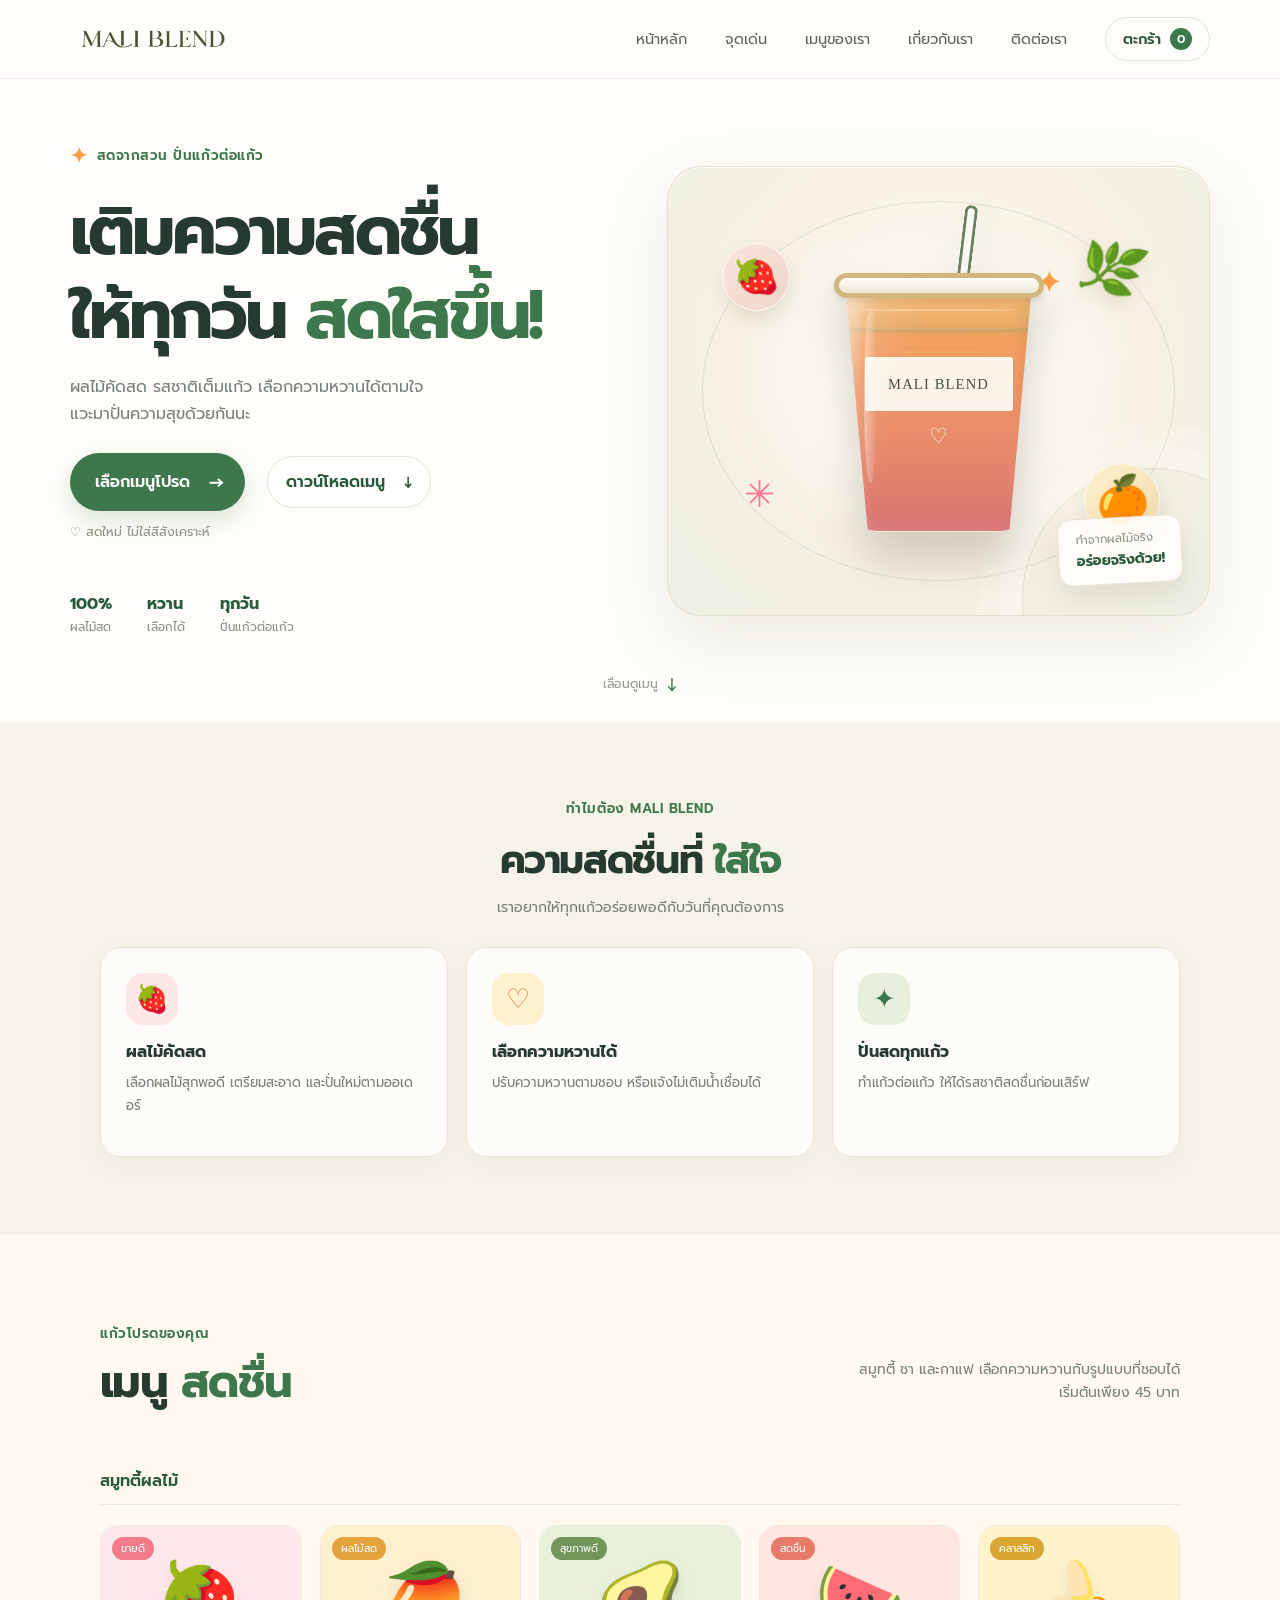
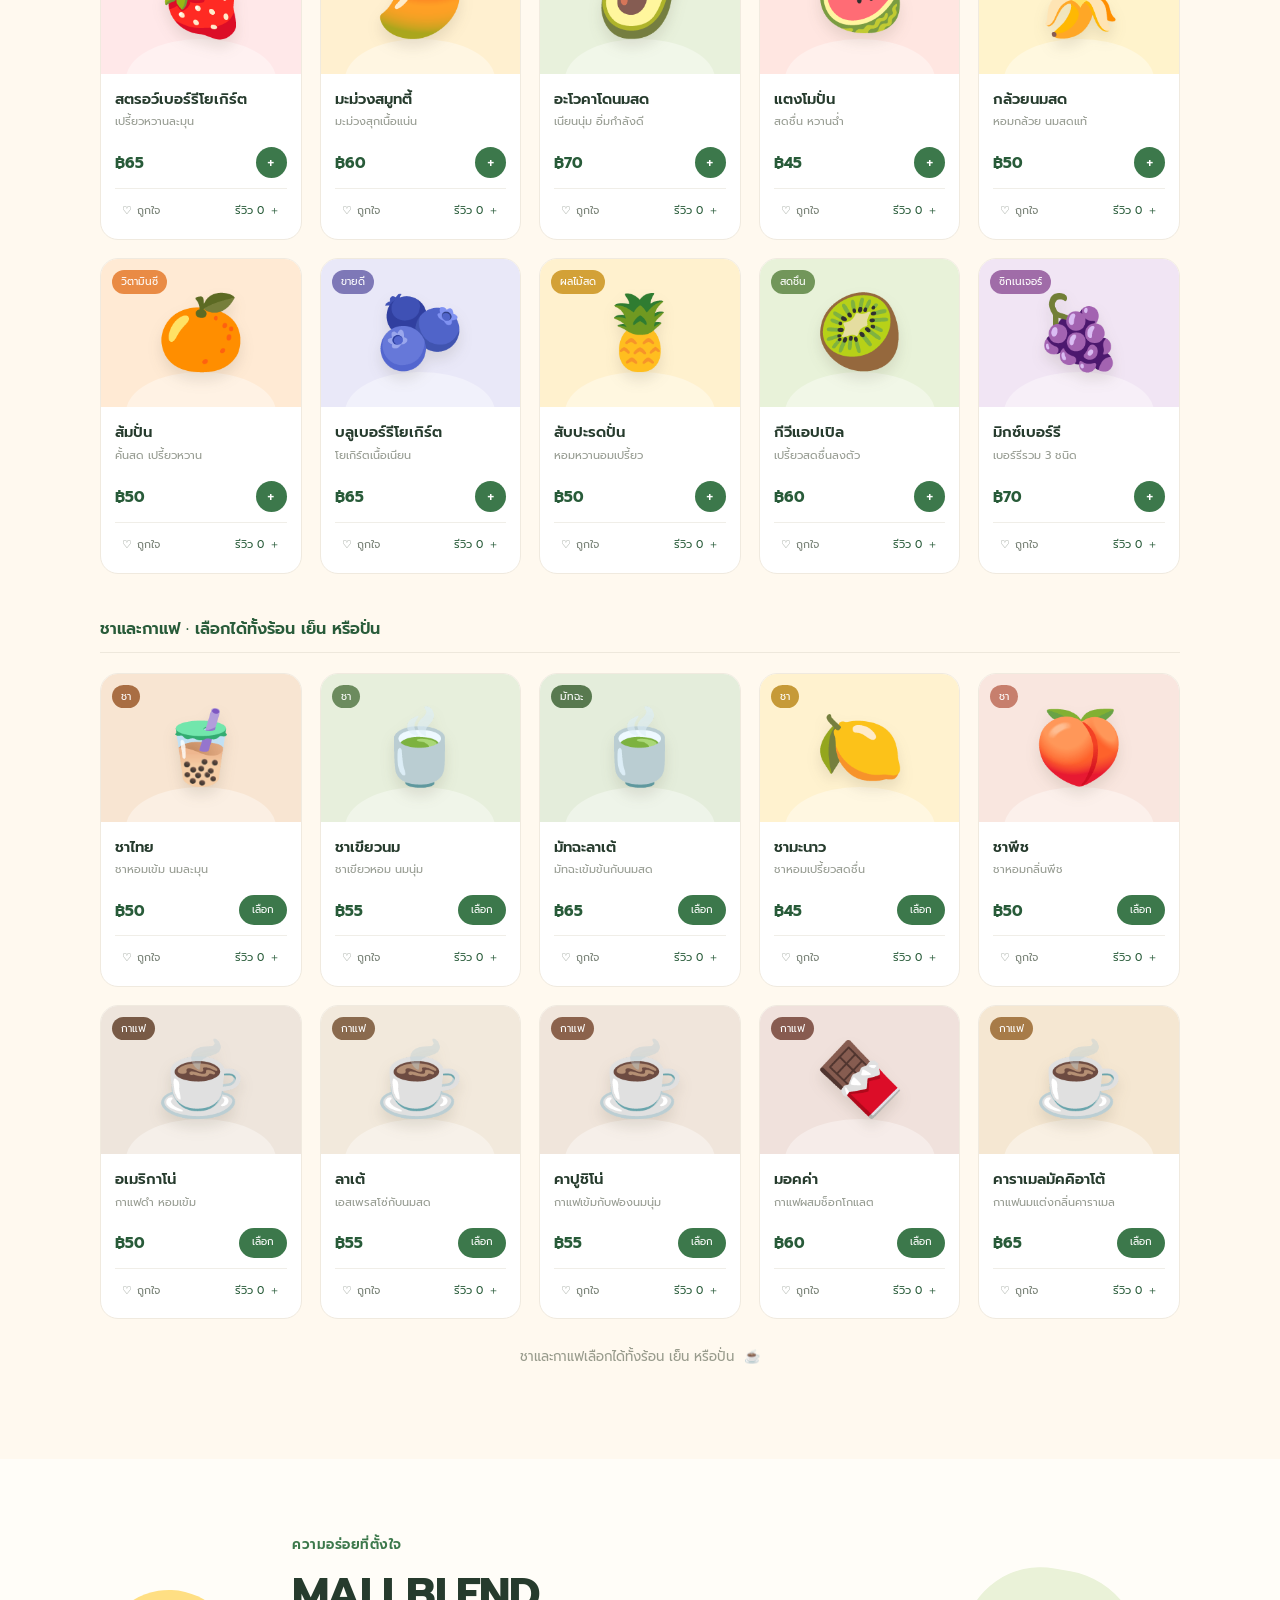
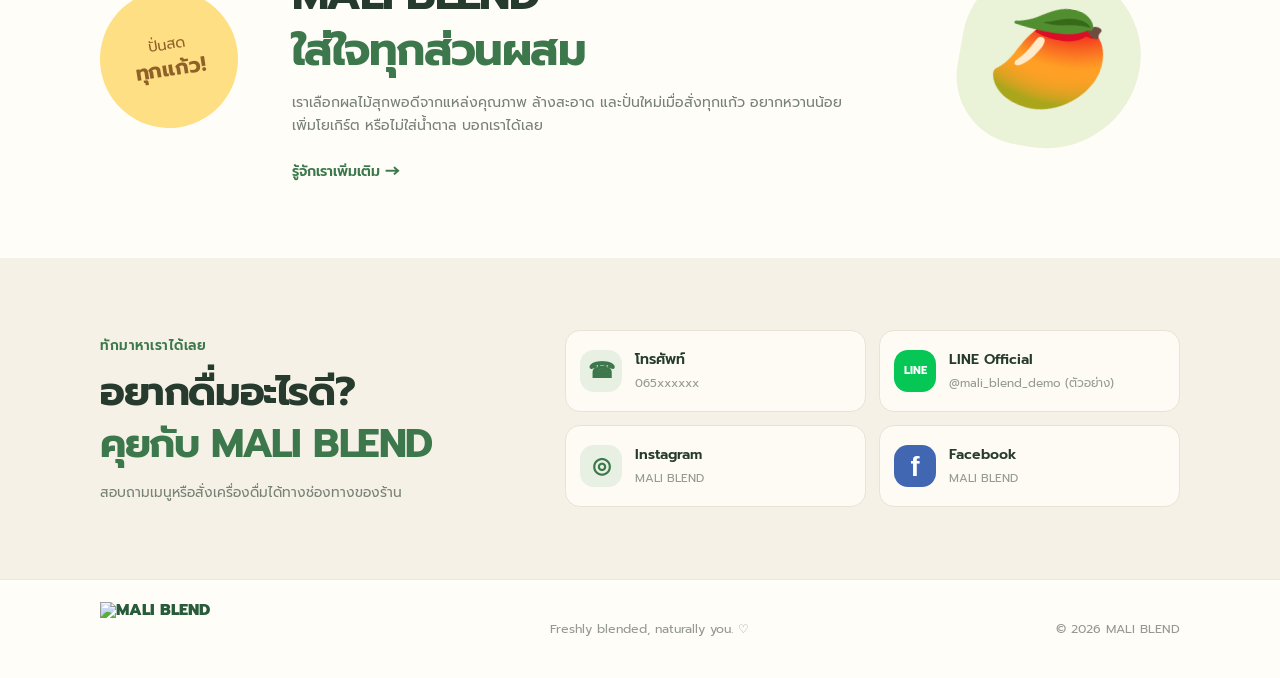
==== commit 64a82af4: "Fix GitHub Pages asset paths" ====
--- a/index.html
+++ b/index.html
@@ -9,12 +9,12 @@
     <link rel="preconnect" href="https://fonts.googleapis.com">
     <link rel="preconnect" href="https://fonts.gstatic.com" crossorigin>
     <link href="https://fonts.googleapis.com/css2?family=Prompt:wght@300;400;500;600;700;800&display=swap" rel="stylesheet">
-    <link href="../style.css" rel="stylesheet">
+    <link href="style.css?v=20261014" rel="stylesheet">
 </head>
 <body>
     <header class="site-header">
         <nav class="nav-wrap" aria-label="เมนูหลัก">
-            <a class="brand" href="#home" aria-label="MALI BLEND หน้าหลัก"><img class="brand-logo" src="../images/mali-blend-wordmark.png" alt="MALI BLEND"></a>
+            <a class="brand" href="#home" aria-label="MALI BLEND หน้าหลัก"><img class="brand-logo" src="mali-blend-wordmark.png" alt="MALI BLEND"></a>
             <button class="menu-toggle" type="button" aria-label="เปิดเมนู" aria-expanded="false">☰</button>
             <div class="nav-links" id="navLinks">
                 <a href="#home">หน้าหลัก</a><a href="#features">จุดเด่น</a><a href="#menu">เมนูของเรา</a><a href="about.html">เกี่ยวกับเรา</a><a href="#contact">ติดต่อเรา</a>
@@ -28,7 +28,7 @@
                 <span class="eyebrow"><span class="sun">✦</span> สดจากสวน ปั่นแก้วต่อแก้ว</span>
                 <h1>เติมความสดชื่น<br>ให้ทุกวัน <em>สดใสขึ้น!</em></h1>
                 <p>ผลไม้คัดสด รสชาติเต็มแก้ว เลือกความหวานได้ตามใจ<br class="desktop-only"> แวะมาปั่นความสุขด้วยกันนะ</p>
-                <div class="hero-actions"><a class="button button-primary" href="#menu">เลือกเมนูโปรด <span>→</span></a><a class="button button-download" href="../menu-mali-blend.txt" download>ดาวน์โหลดเมนู <span>↓</span></a></div>
+                <div class="hero-actions"><a class="button button-primary" href="#menu">เลือกเมนูโปรด <span>→</span></a><a class="button button-download" href="menu-mali-blend.txt" download>ดาวน์โหลดเมนู <span>↓</span></a></div>
                 <span class="hero-note">♡ สดใหม่ ไม่ใส่สีสังเคราะห์</span>
                 <div class="hero-stats"><div><strong>100%</strong><span>ผลไม้สด</span></div><div><strong>หวาน</strong><span>เลือกได้</span></div><div><strong>ทุกวัน</strong><span>ปั่นแก้วต่อแก้ว</span></div></div>
             </div>
@@ -164,6 +164,7 @@
         </article>
     </dialog>
     <div class="toast" role="status" aria-live="polite"></div>
+    <script src="../order-config.js"></script>
     <script src="../scrip.js"></script>
 </body>
 </html>
